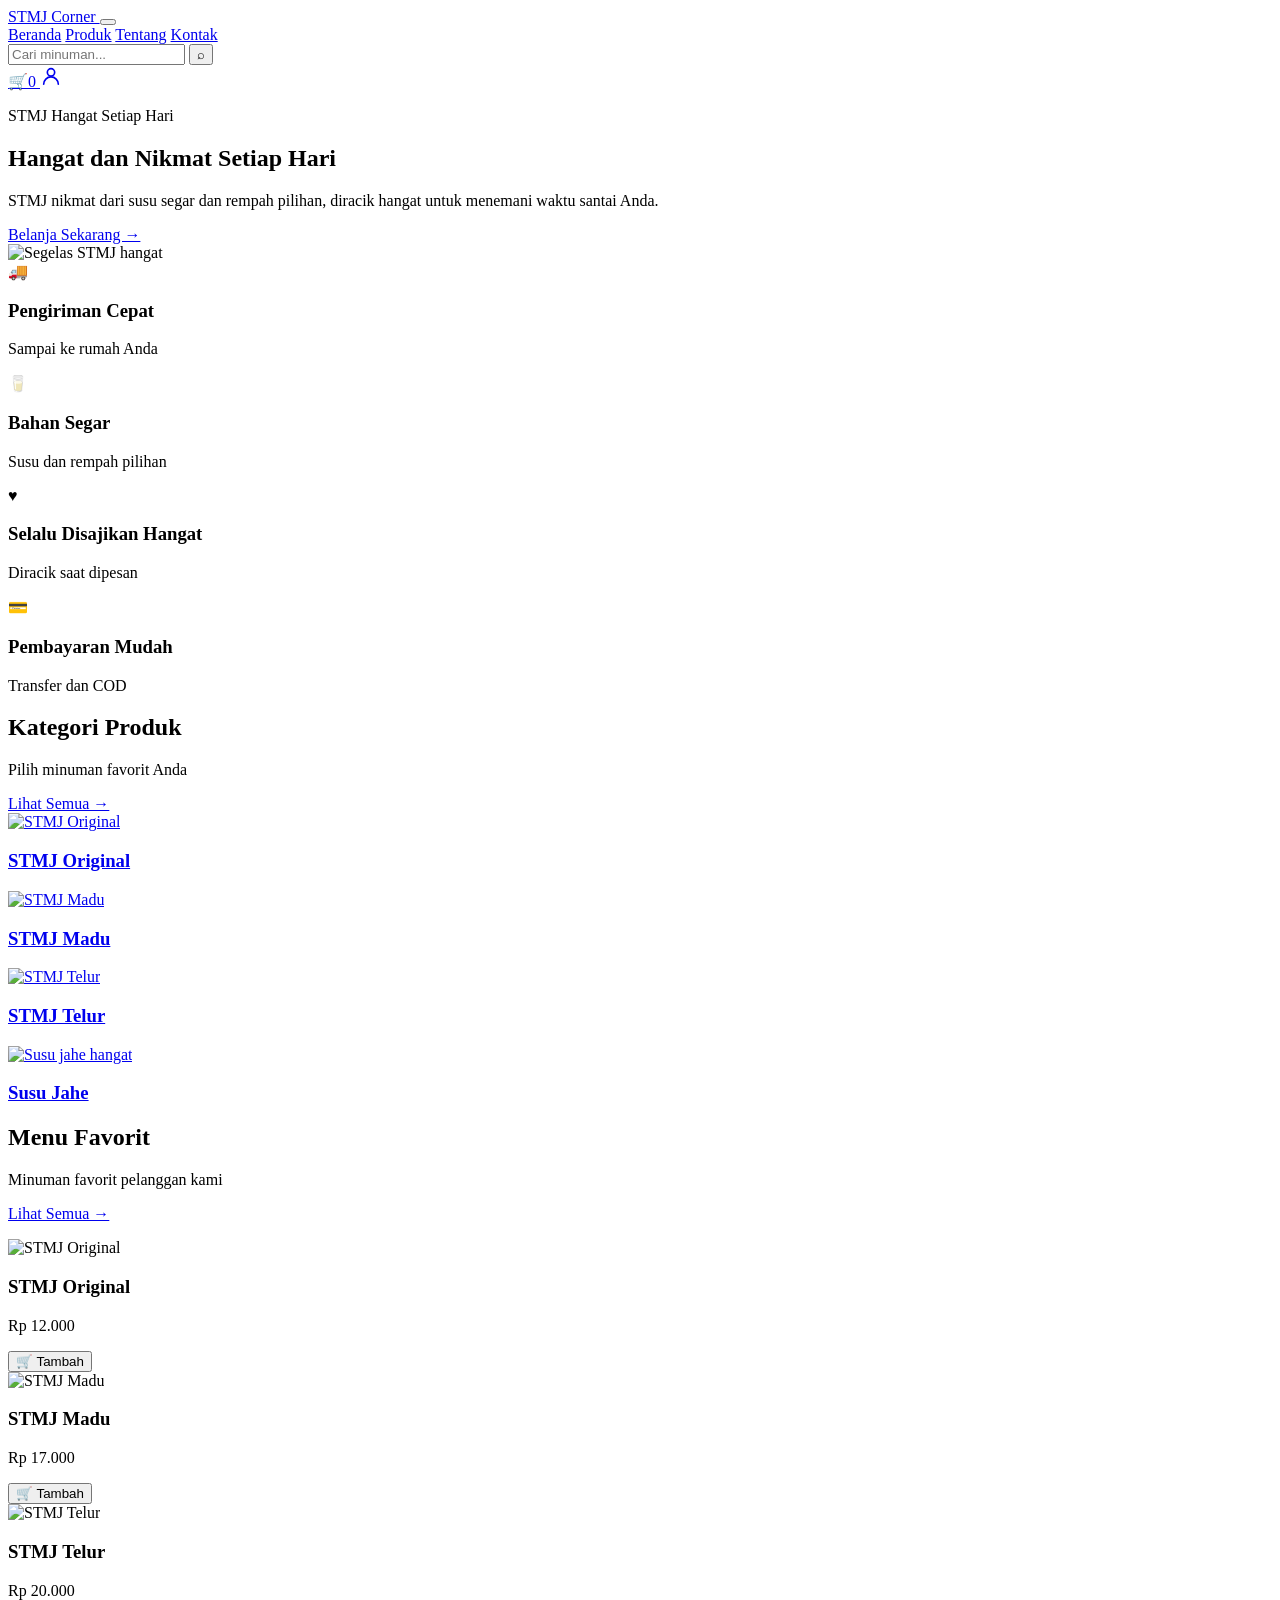
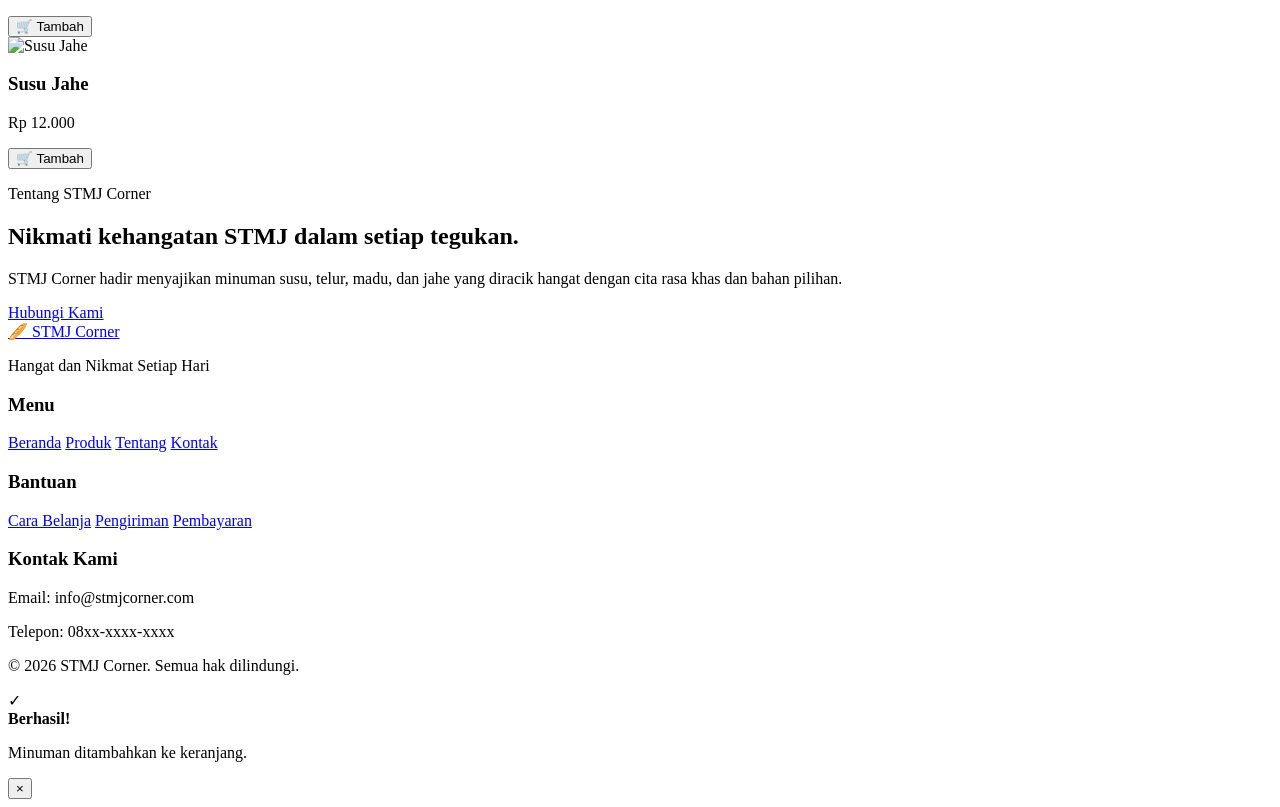
==== Outlet_STMJ.html @ cea44ecb "Add files via upload" ====
<!DOCTYPE html>
<html lang="id">
<head>
    <meta charset="UTF-8">
    <meta name="viewport" content="width=device-width, initial-scale=1.0">

    <title>STMJ Corner - Minuman Hangat Pilihan</title>

    <link rel="stylesheet" href="css/style.css">
</head>
<body>

    <!-- Navbar -->
    <header class="navbar">
        <div class="container navbar-content">

            <a href="#" class="logo">
                <span class="logo-icon"></span>
                STMJ Corner
            </a>

            <button class="menu-toggle" type="button" aria-label="Buka menu" aria-expanded="false" aria-controls="primary-nav">
                <span></span>
                <span></span>
                <span></span>
            </button>

            <nav class="nav-menu" id="primary-nav">
                <a href="#beranda" class="active">Beranda</a>
                <a href="#produk">Produk</a>
                <a href="#tentang">Tentang</a>
                <a href="#kontak">Kontak</a>
            </nav>

            <div class="nav-actions">
                <form class="search-box" role="search" action="#produk">
                    <input
                        type="search"
                        name="q"
                        id="product-search"
                        placeholder="Cari minuman..."
                        aria-label="Cari minuman"
                    >
                    <button type="submit" aria-label="Cari">⌕</button>
                </form>

                <a href="#produk" class="nav-icon cart-link" aria-label="Keranjang, 0 item">
                    🛒<span class="cart-count" aria-live="polite">0</span>
                </a>

                
                <a href="#kontak" class="account-icon" aria-label="Kontak">
                    <svg
                        width="22"
                        height="22"
                        viewBox="0 0 24 24"
                        fill="none"
                        stroke="currentColor"
                        stroke-width="1.8"
                        stroke-linecap="round"
                        stroke-linejoin="round"
                        aria-hidden="true"
                    >
                        <circle cx="12" cy="8" r="4"></circle>
                        <path d="M4 21a8 8 0 0 1 16 0"></path>
                    </svg>
                </a>

            </div>

        </div>
    </header>

    <main>
        <!-- Banner utama -->
        <section class="hero" id="beranda">
            <div class="container hero-content">

                <div class="hero-text">
                    <p class="eyebrow">STMJ Hangat Setiap Hari</p>

                    <h1>Hangat dan Nikmat Setiap Hari</h1>

                    <p class="hero-description">
                        STMJ nikmat dari susu segar dan rempah pilihan,
                        diracik hangat untuk menemani waktu santai Anda.
                    </p>

                    <a href="#produk" class="btn btn-primary">
                        Belanja Sekarang →
                    </a>
                </div>

                <div class="hero-image">
                    <img
                        src="images/banner-stmj.png"
                        alt="Segelas STMJ hangat"
                        fetchpriority="high"
                    >
                </div>

            </div>
        </section>

        <!-- Keunggulan toko -->
        <section class="features">
            <div class="container features-grid">

                <div class="feature-item">
                    <span class="feature-icon">🚚</span>
                    <div>
                        <h3>Pengiriman Cepat</h3>
                        <p>Sampai ke rumah Anda</p>
                    </div>
                </div>

                <div class="feature-item">
                    <span class="feature-icon">🥛</span>
                    <div>
                        <h3>Bahan Segar</h3>
                        <p>Susu dan rempah pilihan</p>
                    </div>
                </div>

                <div class="feature-item">
                    <span class="feature-icon">♥</span>
                    <div>
                        <h3>Selalu Disajikan Hangat</h3>
                        <p>Diracik saat dipesan</p>
                    </div>
                </div>

                <div class="feature-item">
                    <span class="feature-icon">💳</span>
                    <div>
                        <h3>Pembayaran Mudah</h3>
                        <p>Transfer dan COD</p>
                    </div>
                </div>

            </div>
        </section>

        <!-- Kategori produk -->
        <section class="section container" id="kategori">
            <div class="section-heading">
                <div>
                    <h2>Kategori Produk</h2>
                    <p>Pilih minuman favorit Anda</p>
                </div>

                <a href="#produk" class="text-link">Lihat Semua →</a>
            </div>

            <div class="category-grid">

                <a href="#produk" class="category-card" data-category="original">
                    <img
                        src="images/stmj-original.png"
                        alt="STMJ Original"
                        loading="lazy"
                    >
                    <h3>STMJ Original</h3>
                </a>

                <a href="#produk" class="category-card" data-category="madu">
                    <img
                        src="images/stmj-madu.png"
                        alt="STMJ Madu"
                        loading="lazy"
                    >
                    <h3>STMJ Madu</h3>
                </a>

                <a href="#produk" class="category-card" data-category="telur">
                    <img
                        src="images/stmj-telur.png"
                        alt="STMJ Telur"
                        loading="lazy"
                    >
                    <h3>STMJ Telur</h3>
                </a>

                <a href="#produk" class="category-card" data-category="jahe">
                    <img
                        src="images/susu-jahe.png"
                        alt="Susu jahe hangat"
                        loading="lazy"
                    >
                    <h3>Susu Jahe</h3>
                </a>

            </div>
        </section>

        <!-- Produk terlaris -->
        <section class="section container" id="produk">
            <div class="section-heading">
                <div>
                    <h2>Menu Favorit</h2>
                    <p>Minuman favorit pelanggan kami</p>
                </div>

                <a href="#produk" class="text-link">Lihat Semua →</a>
            </div>

            <p class="search-status" id="search-status" aria-live="polite"></p>

            <div class="product-grid" id="product-grid">

                <article class="product-card" data-product="original">
                    <img
                        src="images/stmj-original.png"
                        alt="STMJ Original"
                        loading="lazy"
                    >

                    <div class="product-info">
                        <h3>STMJ Original</h3>
                        <p class="price">Rp 12.000</p>
                        <button type="button" class="btn btn-product" data-add-to-cart data-name="STMJ Original">
                            🛒 Tambah
                        </button>
                    </div>
                </article>

                <article class="product-card" data-product="madu">
                    <img
                        src="images/stmj-madu.png"
                        alt="STMJ Madu"
                        loading="lazy"
                    >

                    <div class="product-info">
                        <h3>STMJ Madu</h3>
                        <p class="price">Rp 17.000</p>
                        <button type="button" class="btn btn-product" data-add-to-cart data-name="STMJ Madu">
                            🛒 Tambah
                        </button>
                    </div>
                </article>

                <article class="product-card" data-product="telur">
                    <img
                        src="images/stmj-telur.png"
                        alt="STMJ Telur"
                        loading="lazy"
                    >

                    <div class="product-info">
                        <h3>STMJ Telur</h3>
                        <p class="price">Rp 20.000</p>
                        <button type="button" class="btn btn-product" data-add-to-cart data-name="STMJ Telur">
                            🛒 Tambah
                        </button>
                    </div>
                </article>

                <article class="product-card" data-product="jahe">
                    <img
                        src="images/susu-jahe.png"
                        alt="Susu Jahe"
                        loading="lazy"
                    >

                    <div class="product-info">
                        <h3>Susu Jahe</h3>
                        <p class="price">Rp 12.000</p>
                        <button type="button" class="btn btn-product" data-add-to-cart data-name="Susu Jahe">
                            🛒 Tambah
                        </button>
                    </div>
                </article>

            </div>
        </section>

        <!-- Tentang toko -->
        <section class="about" id="tentang">
            <div class="container about-content">
                <p class="eyebrow">Tentang STMJ Corner</p>

                <h2>Nikmati kehangatan STMJ dalam setiap tegukan.</h2>

                <p>
                    STMJ Corner hadir menyajikan minuman susu, telur, madu, dan jahe
                    yang diracik hangat dengan cita rasa khas dan bahan pilihan.
                </p>

                <a href="#kontak" class="btn btn-light">
                    Hubungi Kami
                </a>
            </div>
        </section>
    </main>

    <!-- Footer -->
    <footer class="footer" id="kontak">
        <div class="container footer-grid">

            <div class="footer-brand">
                <a href="#beranda" class="logo">
                    <span class="logo-icon">🥖</span>
                    STMJ Corner
                </a>
                <p>Hangat dan Nikmat Setiap Hari</p>
            </div>

            <div>
                <h3>Menu</h3>
                <a href="#beranda">Beranda</a>
                <a href="#produk">Produk</a>
                <a href="#tentang">Tentang</a>
                <a href="#kontak">Kontak</a>
            </div>

            <div>
                <h3>Bantuan</h3>
                <a href="#kontak">Cara Belanja</a>
                <a href="#kontak">Pengiriman</a>
                <a href="#kontak">Pembayaran</a>
            </div>

            <div>
                <h3>Kontak Kami</h3>
                <p>Email: info@stmjcorner.com</p>
                <p>Telepon: 08xx-xxxx-xxxx</p>
            </div>

        </div>

        <div class="container copyright">
            <p>&copy; 2026 STMJ Corner. Semua hak dilindungi.</p>
        </div>
    </footer>

    <!-- Notifikasi STMJ Corner -->

    <div id="toast" class="toast" role="status" aria-live="polite">
        <div class="toast-icon">✓</div>

        <div class="toast-content">
            <strong id="toast-title">Berhasil!</strong>
            <p id="toast-message">Minuman ditambahkan ke keranjang.</p>
        </div>

        <button id="toast-close" class="toast-close" type="button"
            aria-label="Tutup notifikasi">&times;</button>
    </div>

    <script src="js/script.js"></script>

</body>
</html>
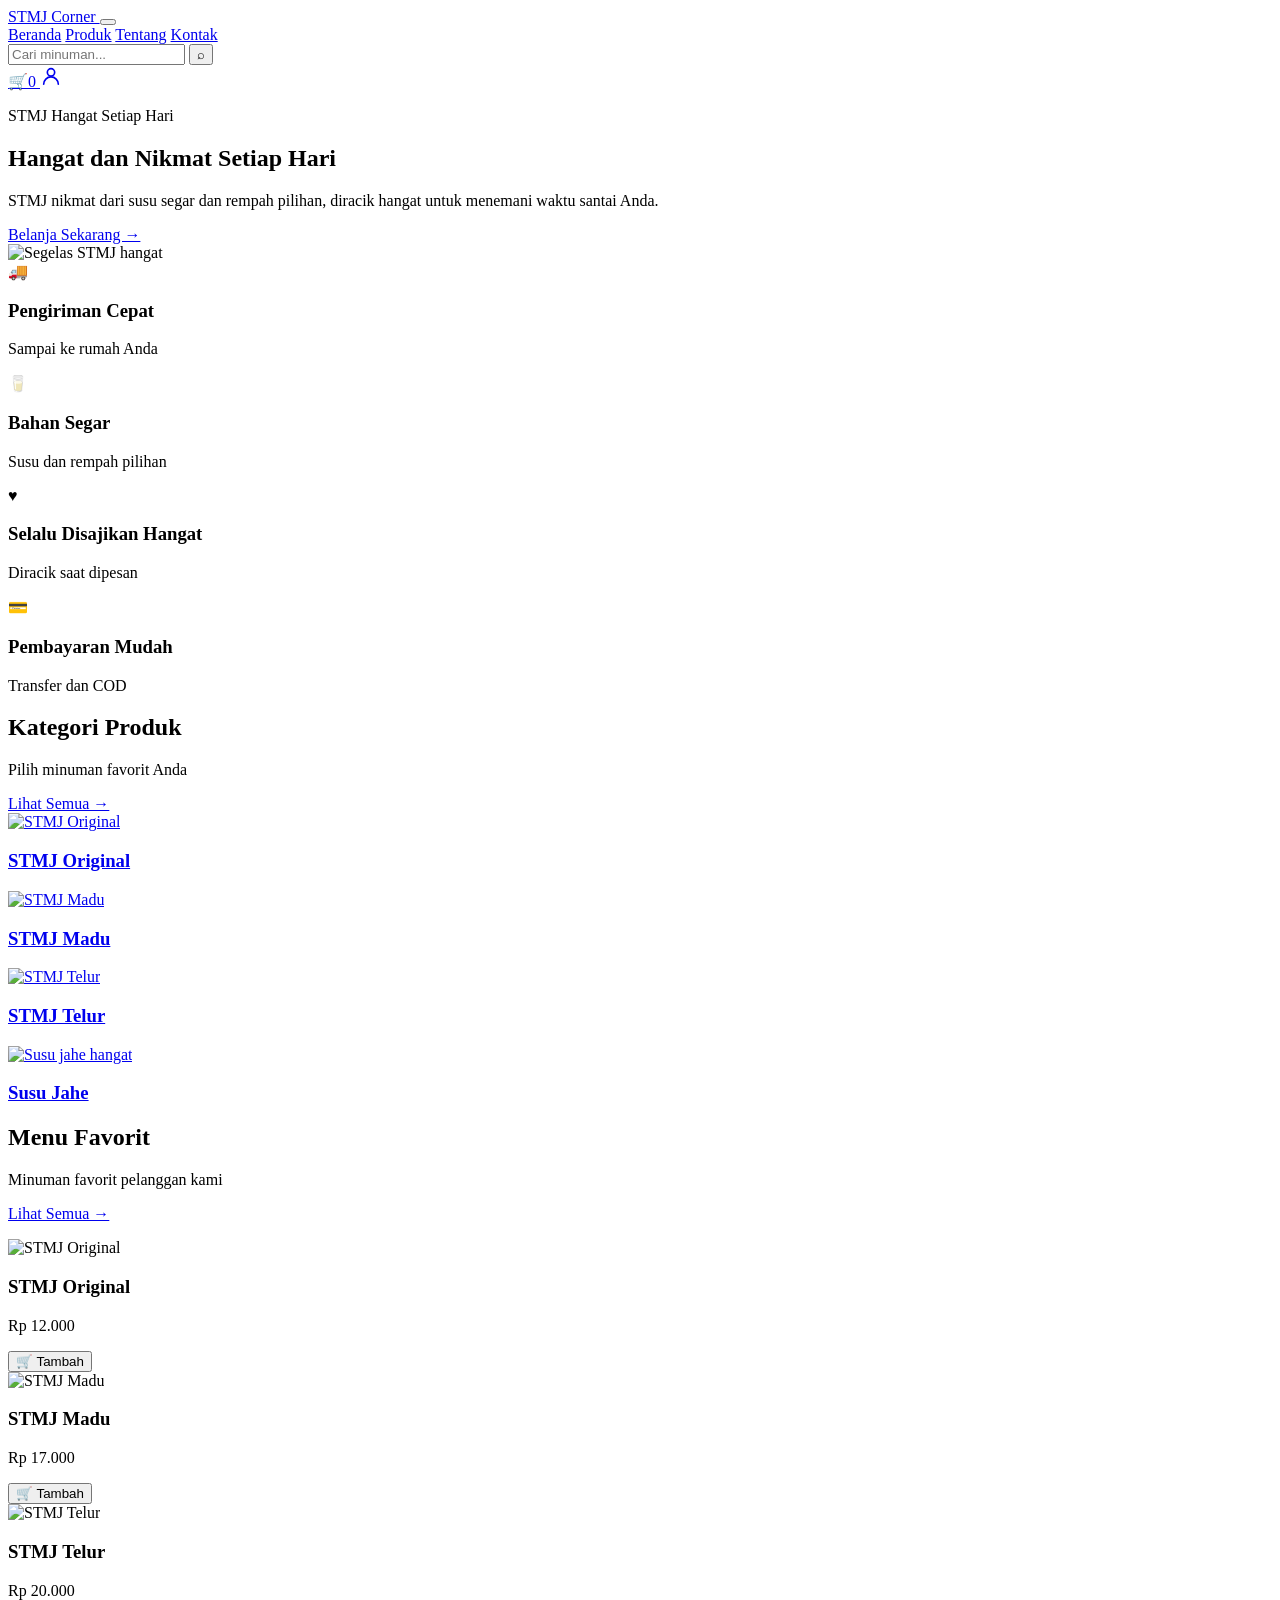
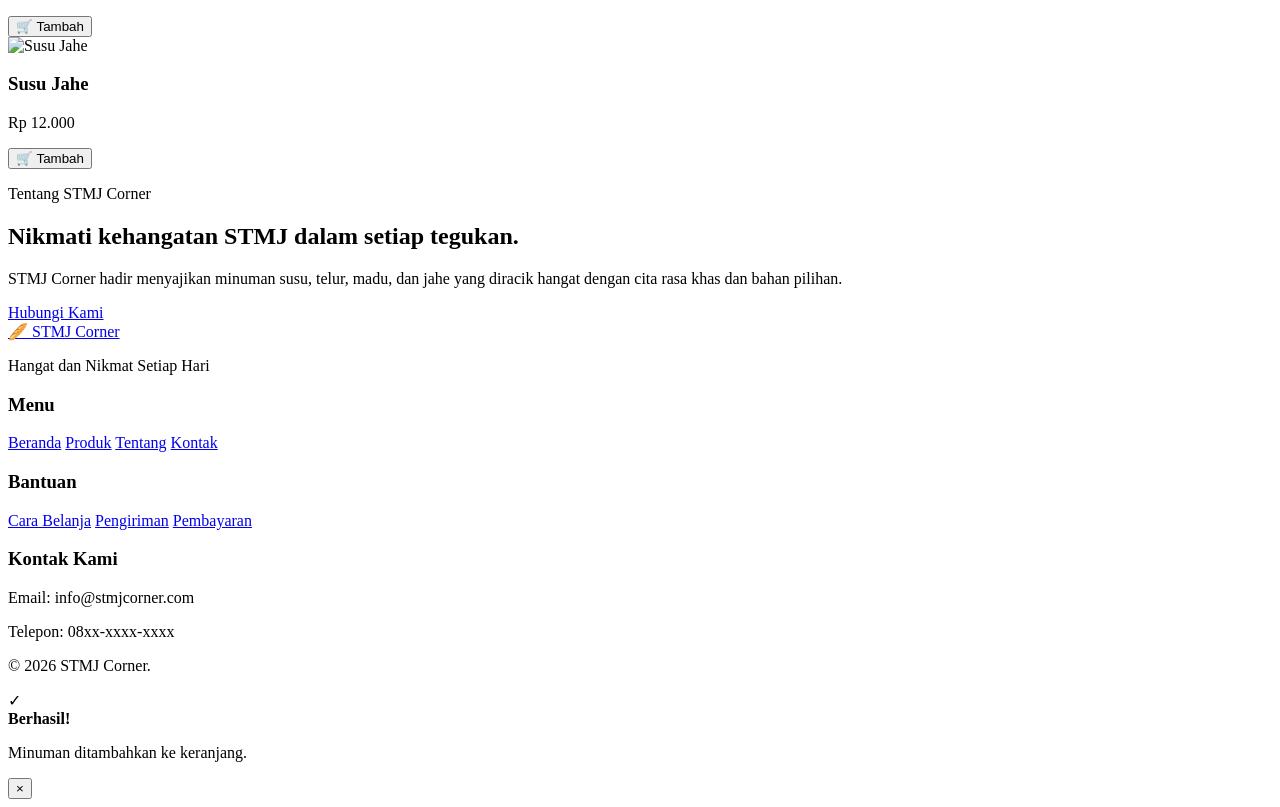
==== commit 4f1ebec4: "Add STMJ Corner page" ====
--- a/Outlet_STMJ.html
+++ b/Outlet_STMJ.html
@@ -330,7 +330,7 @@
         </div>
 
         <div class="container copyright">
-            <p>&copy; 2026 STMJ Corner. Semua hak dilindungi.</p>
+            <p>&copy; 2026 STMJ Corner.</p>
         </div>
     </footer>
 
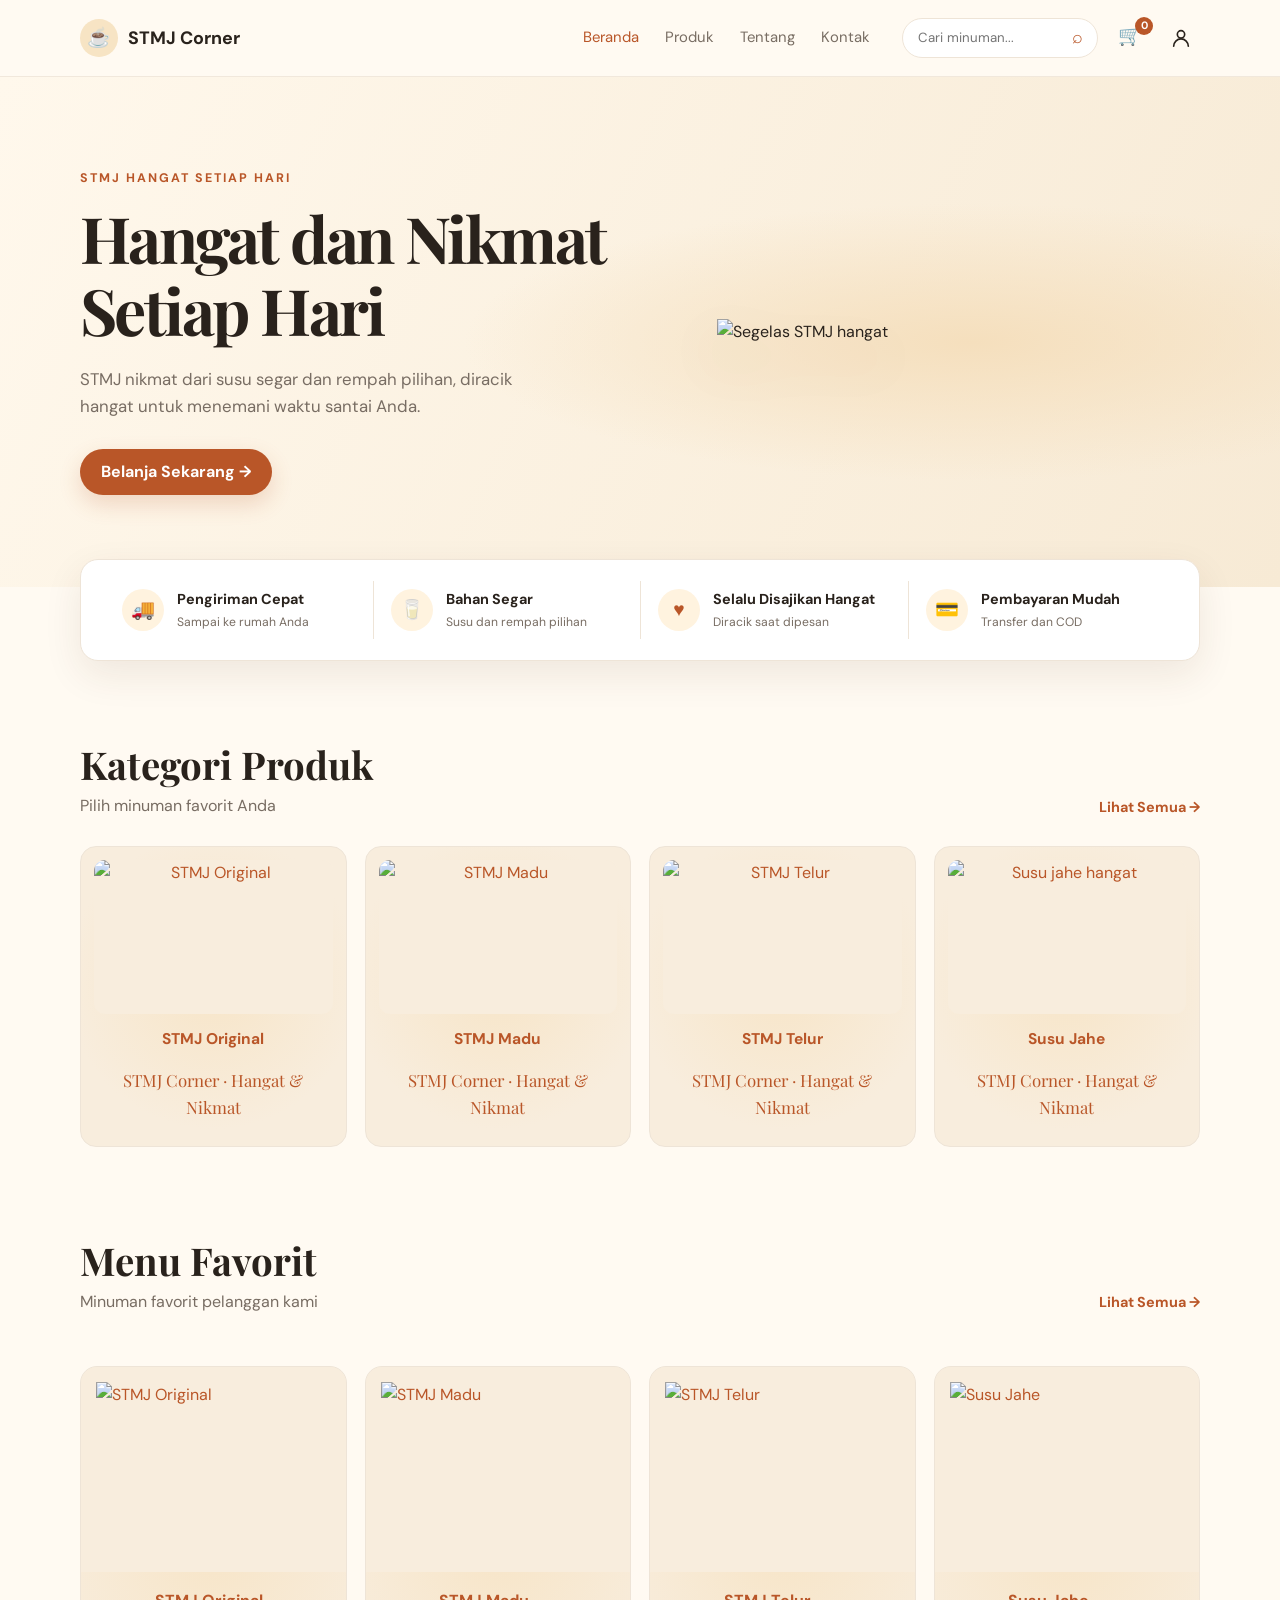
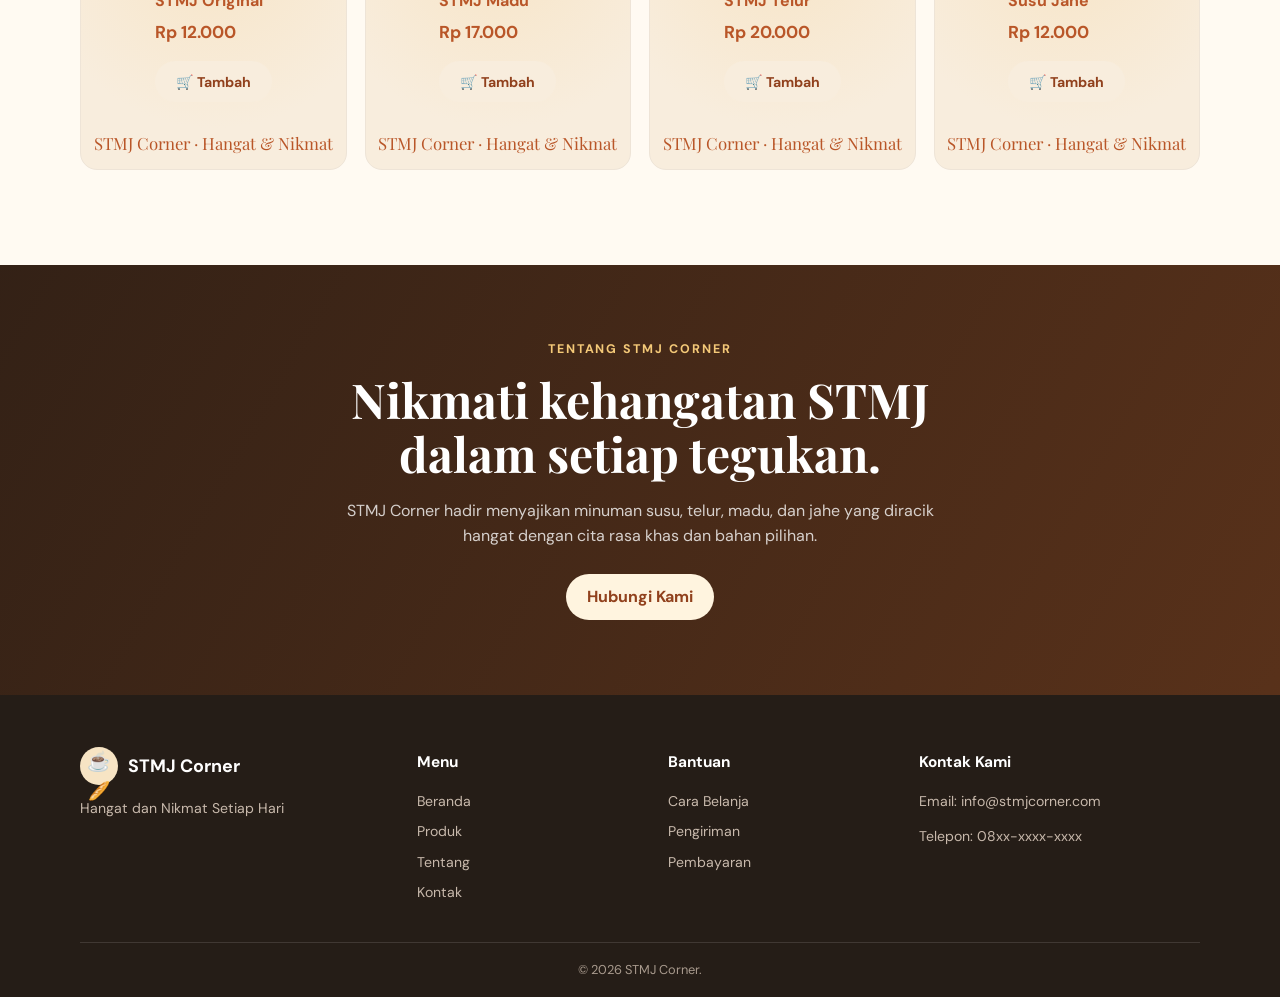
==== commit a0de5015: "Add STMJ styling and interactions" ====
--- a/Outlet_STMJ.html
+++ b/Outlet_STMJ.html
@@ -6,7 +6,7 @@
 
     <title>STMJ Corner - Minuman Hangat Pilihan</title>
 
-    <link rel="stylesheet" href="css/style.css">
+    <link rel="stylesheet" href="style.css">
 </head>
 <body>
 
@@ -348,7 +348,7 @@
             aria-label="Tutup notifikasi">&times;</button>
     </div>
 
-    <script src="js/script.js"></script>
+    <script src="script.js"></script>
 
 </body>
-</html>+</html>
--- a/style.css
+++ b/style.css
@@ -0,0 +1,155 @@
+@import url('https://fonts.googleapis.com/css2?family=DM+Sans:wght@400;500;600;700&family=Playfair+Display:wght@600;700&display=swap');
+
+:root {
+  --ink: #29221c;
+  --muted: #786d63;
+  --cream: #fffaf2;
+  --paper: #fff;
+  --orange: #b95628;
+  --orange-dark: #91411d;
+  --gold: #e6b866;
+  --line: #eee4d7;
+  --shadow: 0 14px 38px rgba(75, 48, 25, .09);
+}
+
+* { box-sizing: border-box; }
+html { scroll-behavior: smooth; scroll-padding-top: 88px; }
+body { margin: 0; color: var(--ink); background: var(--cream); font-family: 'DM Sans', sans-serif; line-height: 1.6; }
+img { display: block; max-width: 100%; }
+a { color: inherit; text-decoration: none; }
+button, input { font: inherit; }
+.container { width: min(1120px, calc(100% - 40px)); margin-inline: auto; }
+
+.navbar { position: sticky; top: 0; z-index: 20; background: rgba(255,250,242,.94); border-bottom: 1px solid rgba(238,228,215,.8); backdrop-filter: blur(14px); }
+.navbar-content { min-height: 76px; display: flex; align-items: center; gap: 32px; }
+.logo { display: inline-flex; align-items: center; gap: 10px; font-weight: 700; font-size: 1.12rem; white-space: nowrap; }
+.logo-icon { display: grid; place-items: center; width: 38px; height: 38px; border-radius: 50%; background: #f7e4c4; color: var(--orange); }
+.logo-icon::before { content: '☕'; font-size: 19px; }
+.nav-menu { display: flex; align-items: center; gap: 26px; margin-left: auto; }
+.nav-menu a { color: var(--muted); font-size: .93rem; transition: color .2s; }
+.nav-menu a:hover, .nav-menu a.active { color: var(--orange); }
+.nav-actions { display: flex; align-items: center; gap: 13px; }
+.search-box { display: flex; height: 40px; overflow: hidden; border: 1px solid var(--line); border-radius: 999px; background: #fff; }
+.search-box input { width: 154px; padding: 0 0 0 15px; border: 0; outline: 0; background: transparent; font-size: .83rem; }
+.search-box button { width: 40px; border: 0; background: transparent; color: var(--orange); cursor: pointer; font-size: 1.15rem; }
+.cart-link, .account-icon { position: relative; display: grid; place-items: center; width: 38px; height: 38px; border-radius: 50%; color: var(--ink); font-size: 1.2rem; }
+.cart-link:hover, .account-icon:hover { background: #f7e4c4; }
+.cart-count { position: absolute; top: -2px; right: -4px; display: grid; place-items: center; min-width: 18px; height: 18px; padding: 0 4px; border-radius: 99px; background: var(--orange); color: #fff; font-size: .67rem; font-weight: 700; }
+.menu-toggle { display: none; }
+
+.hero { overflow: hidden; background: radial-gradient(ellipse at 76% 52%, #f5dfbd 0, transparent 37%), linear-gradient(115deg,#fff8ec,#f7ead5); }
+.hero-content { min-height: 510px; display: grid; grid-template-columns: 1.02fr .98fr; align-items: center; gap: 48px; padding-block: 56px; }
+.eyebrow { margin: 0 0 13px; color: var(--orange); font-size: .78rem; font-weight: 700; letter-spacing: .16em; text-transform: uppercase; }
+h1, h2, h3, p { margin-top: 0; }
+h1, h2 { font-family: 'Playfair Display', Georgia, serif; line-height: 1.12; }
+h1 { max-width: 560px; margin-bottom: 20px; font-size: clamp(2.7rem, 5vw, 4.35rem); letter-spacing: -.04em; }
+.hero-description { max-width: 485px; margin-bottom: 29px; color: var(--muted); font-size: 1.05rem; }
+.btn { display: inline-flex; align-items: center; justify-content: center; gap: 9px; min-height: 46px; padding: 0 21px; border: 0; border-radius: 999px; font-weight: 700; cursor: pointer; transition: transform .2s, background .2s, box-shadow .2s; }
+.btn:hover { transform: translateY(-2px); }
+.btn-primary { background: var(--orange); color: #fff; box-shadow: 0 9px 22px rgba(185,86,40,.2); }
+.btn-primary:hover, .btn-product:hover { background: var(--orange-dark); }
+.hero-image { display: grid; place-items: center; min-height: 360px; }
+.hero-image img { width: min(100%, 440px); max-height: 410px; object-fit: contain; filter: drop-shadow(0 24px 25px rgba(82,48,19,.16)); }
+
+.features { position: relative; z-index: 2; margin-top: -28px; }
+.features-grid { display: grid; grid-template-columns: repeat(4, 1fr); padding: 21px 24px; border: 1px solid var(--line); border-radius: 18px; background: var(--paper); box-shadow: var(--shadow); }
+.feature-item { display: flex; align-items: center; gap: 13px; padding: 7px 17px; }
+.feature-item + .feature-item { border-left: 1px solid var(--line); }
+.feature-icon { display: grid; place-items: center; flex: 0 0 42px; width: 42px; height: 42px; border-radius: 50%; background: #fff3df; color: var(--orange); font-size: 1.2rem; }
+.feature-item h3 { margin: 0 0 2px; font-size: .9rem; }
+.feature-item p { margin: 0; color: var(--muted); font-size: .76rem; }
+
+.section { padding-block: 82px 10px; }
+.section-heading { display: flex; align-items: end; justify-content: space-between; gap: 20px; margin-bottom: 27px; }
+.section-heading h2 { margin-bottom: 7px; font-size: clamp(1.8rem, 3vw, 2.45rem); }
+.section-heading p { margin: 0; color: var(--muted); }
+.text-link { color: var(--orange); font-size: .9rem; font-weight: 700; white-space: nowrap; }
+.text-link:hover { color: var(--orange-dark); }
+.category-grid { display: grid; grid-template-columns: repeat(4, 1fr); gap: 18px; }
+.category-card { overflow: hidden; padding: 13px; border: 1px solid var(--line); border-radius: 16px; background: var(--paper); text-align: center; transition: transform .22s, box-shadow .22s, border-color .22s; }
+.category-card:hover, .category-card.selected { transform: translateY(-4px); border-color: #e8bd7b; box-shadow: var(--shadow); }
+.category-card img { width: 100%; height: 154px; border-radius: 11px; background: #f8eddd; object-fit: contain; }
+.category-card h3 { margin: 13px 0 3px; font-size: .97rem; }
+.search-status { min-height: 20px; margin: -9px 0 14px; color: var(--muted); font-size: .88rem; }
+.search-status button { padding: 0; border: 0; background: transparent; font: inherit; font-weight: 700; cursor: pointer; }
+.product-grid { display: grid; grid-template-columns: repeat(4, 1fr); gap: 18px; }
+.product-card { overflow: hidden; border: 1px solid var(--line); border-radius: 17px; background: var(--paper); transition: transform .22s, box-shadow .22s; }
+.product-card:hover { transform: translateY(-5px); box-shadow: var(--shadow); }
+.product-card[hidden] { display: none; }
+.product-card > img { width: 100%; height: 205px; padding: 15px; background: #f8eddd; object-fit: contain; }
+.image-unavailable { display: grid; place-items: center; min-height: 155px; background: radial-gradient(circle at 50% 45%, #f7e5c8, #f8eddd 70%); color: var(--orange); }
+.image-unavailable::after { content: 'STMJ Corner  ·  Hangat & Nikmat'; padding: 12px; font-family: 'Playfair Display', Georgia, serif; font-size: 1.05rem; text-align: center; }
+.hero-image.image-unavailable { min-height: 300px; border-radius: 50%; }
+.hero-image.image-unavailable::after { font-size: 1.5rem; }
+.product-info { padding: 16px; }
+.product-info h3 { margin-bottom: 5px; font-size: 1rem; }
+.price { margin: 0 0 15px; color: var(--orange); font-size: 1.08rem; font-weight: 700; }
+.btn-product { width: 100%; min-height: 41px; background: #f8eddd; color: var(--orange-dark); font-size: .88rem; }
+.btn-product:hover { color: #fff; }
+
+.about { margin-top: 85px; padding: 75px 20px; background: linear-gradient(120deg,rgba(48,31,21,.91),rgba(89,48,25,.84)), #55371f; color: #fff; text-align: center; }
+.about-content { max-width: 700px; }
+.about .eyebrow { color: #f4c978; }
+.about h2 { margin-bottom: 17px; font-size: clamp(2rem, 4vw, 3rem); }
+.about p:not(.eyebrow) { max-width: 600px; margin: 0 auto 25px; color: rgba(255,255,255,.78); }
+.btn-light { background: #fff4df; color: var(--orange-dark); }
+.footer { padding-top: 52px; background: #251d17; color: #fff; }
+.footer-grid { display: grid; grid-template-columns: 1.4fr 1fr 1fr 1.3fr; gap: 35px; padding-bottom: 38px; }
+.footer .logo { margin-bottom: 12px; }
+.footer p, .footer a:not(.logo) { color: #c8b9ac; font-size: .88rem; }
+.footer-grid > div:not(:first-child) { display: flex; flex-direction: column; align-items: flex-start; gap: 8px; }
+.footer h3 { margin: 3px 0 7px; font-size: .96rem; }
+.footer-grid p { margin-bottom: 5px; }
+.copyright { padding-block: 17px; border-top: 1px solid rgba(255,255,255,.12); text-align: center; }
+.copyright p { margin: 0; color: #a99b8e; font-size: .8rem; }
+.toast { position: fixed; right: 24px; bottom: 24px; z-index: 50; display: flex; align-items: center; gap: 12px; width: min(370px, calc(100% - 32px)); padding: 15px; border: 1px solid var(--line); border-radius: 14px; background: #fff; box-shadow: 0 15px 45px rgba(0,0,0,.16); opacity: 0; pointer-events: none; transform: translateY(16px); transition: .25s ease; }
+.toast.show { opacity: 1; pointer-events: auto; transform: translateY(0); }
+.toast-icon { display: grid; place-items: center; flex: 0 0 34px; height: 34px; border-radius: 50%; background: #e8f5e9; color: #32834a; font-weight: 700; }
+.toast-content strong { font-size: .9rem; }
+.toast-content p { margin: 1px 0 0; color: var(--muted); font-size: .82rem; }
+.toast-close { margin-left: auto; border: 0; background: transparent; color: var(--muted); font-size: 1.3rem; cursor: pointer; }
+.no-results { grid-column: 1 / -1; padding: 30px; border: 1px dashed var(--line); border-radius: 14px; color: var(--muted); text-align: center; }
+
+@media (max-width: 900px) {
+  .navbar-content { gap: 17px; }
+  .nav-menu { gap: 15px; }
+  .search-box input { width: 120px; }
+  .features-grid { grid-template-columns: repeat(2, 1fr); }
+  .feature-item:nth-child(3) { border-left: 0; }
+  .feature-item:nth-child(n+3) { border-top: 1px solid var(--line); }
+  .category-grid, .product-grid { grid-template-columns: repeat(2, 1fr); }
+}
+@media (max-width: 680px) {
+  .container { width: min(100% - 30px, 520px); }
+  .navbar-content { min-height: 68px; flex-wrap: wrap; justify-content: space-between; }
+  .menu-toggle { display: flex; flex-direction: column; justify-content: center; gap: 5px; order: 2; width: 40px; height: 40px; padding: 9px; border: 1px solid var(--line); border-radius: 50%; background: #fff; cursor: pointer; }
+  .menu-toggle span { height: 2px; width: 100%; border-radius: 2px; background: var(--ink); }
+  .nav-actions { order: 3; gap: 5px; }
+  .search-box { height: 36px; }
+  .search-box input { width: clamp(100px, 34vw, 170px); }
+  .cart-link, .account-icon { width: 34px; height: 34px; }
+  .nav-menu { display: none; order: 4; width: 100%; margin: 0; padding: 7px 0 15px; flex-direction: column; align-items: stretch; gap: 0; }
+  .nav-menu.open { display: flex; }
+  .nav-menu a { padding: 10px 5px; border-top: 1px solid var(--line); }
+  .hero-content { min-height: auto; grid-template-columns: 1fr; gap: 10px; padding-block: 54px 35px; text-align: center; }
+  .hero-text { order: 1; }
+  .hero-description { margin-inline: auto; }
+  .hero-image { order: 2; min-height: 230px; }
+  .hero-image img { max-height: 270px; }
+  .features { margin-top: -12px; }
+  .features-grid { padding: 12px 8px; }
+  .feature-item { gap: 9px; padding: 10px 7px; }
+  .feature-icon { flex-basis: 35px; width: 35px; height: 35px; font-size: 1rem; }
+  .feature-item h3 { font-size: .78rem; }
+  .feature-item p { font-size: .68rem; }
+  .section { padding-top: 58px; }
+  .category-grid, .product-grid { gap: 12px; }
+  .category-card { padding: 9px; }
+  .category-card img { height: 120px; }
+  .product-card > img { height: 155px; }
+  .product-info { padding: 12px; }
+  .product-info h3 { font-size: .9rem; }
+  .about { margin-top: 62px; padding-block: 60px; }
+  .footer-grid { grid-template-columns: repeat(2, 1fr); gap: 27px 18px; }
+}
+@media (prefers-reduced-motion: reduce) { *, *::before, *::after { scroll-behavior: auto !important; transition-duration: .01ms !important; } }
